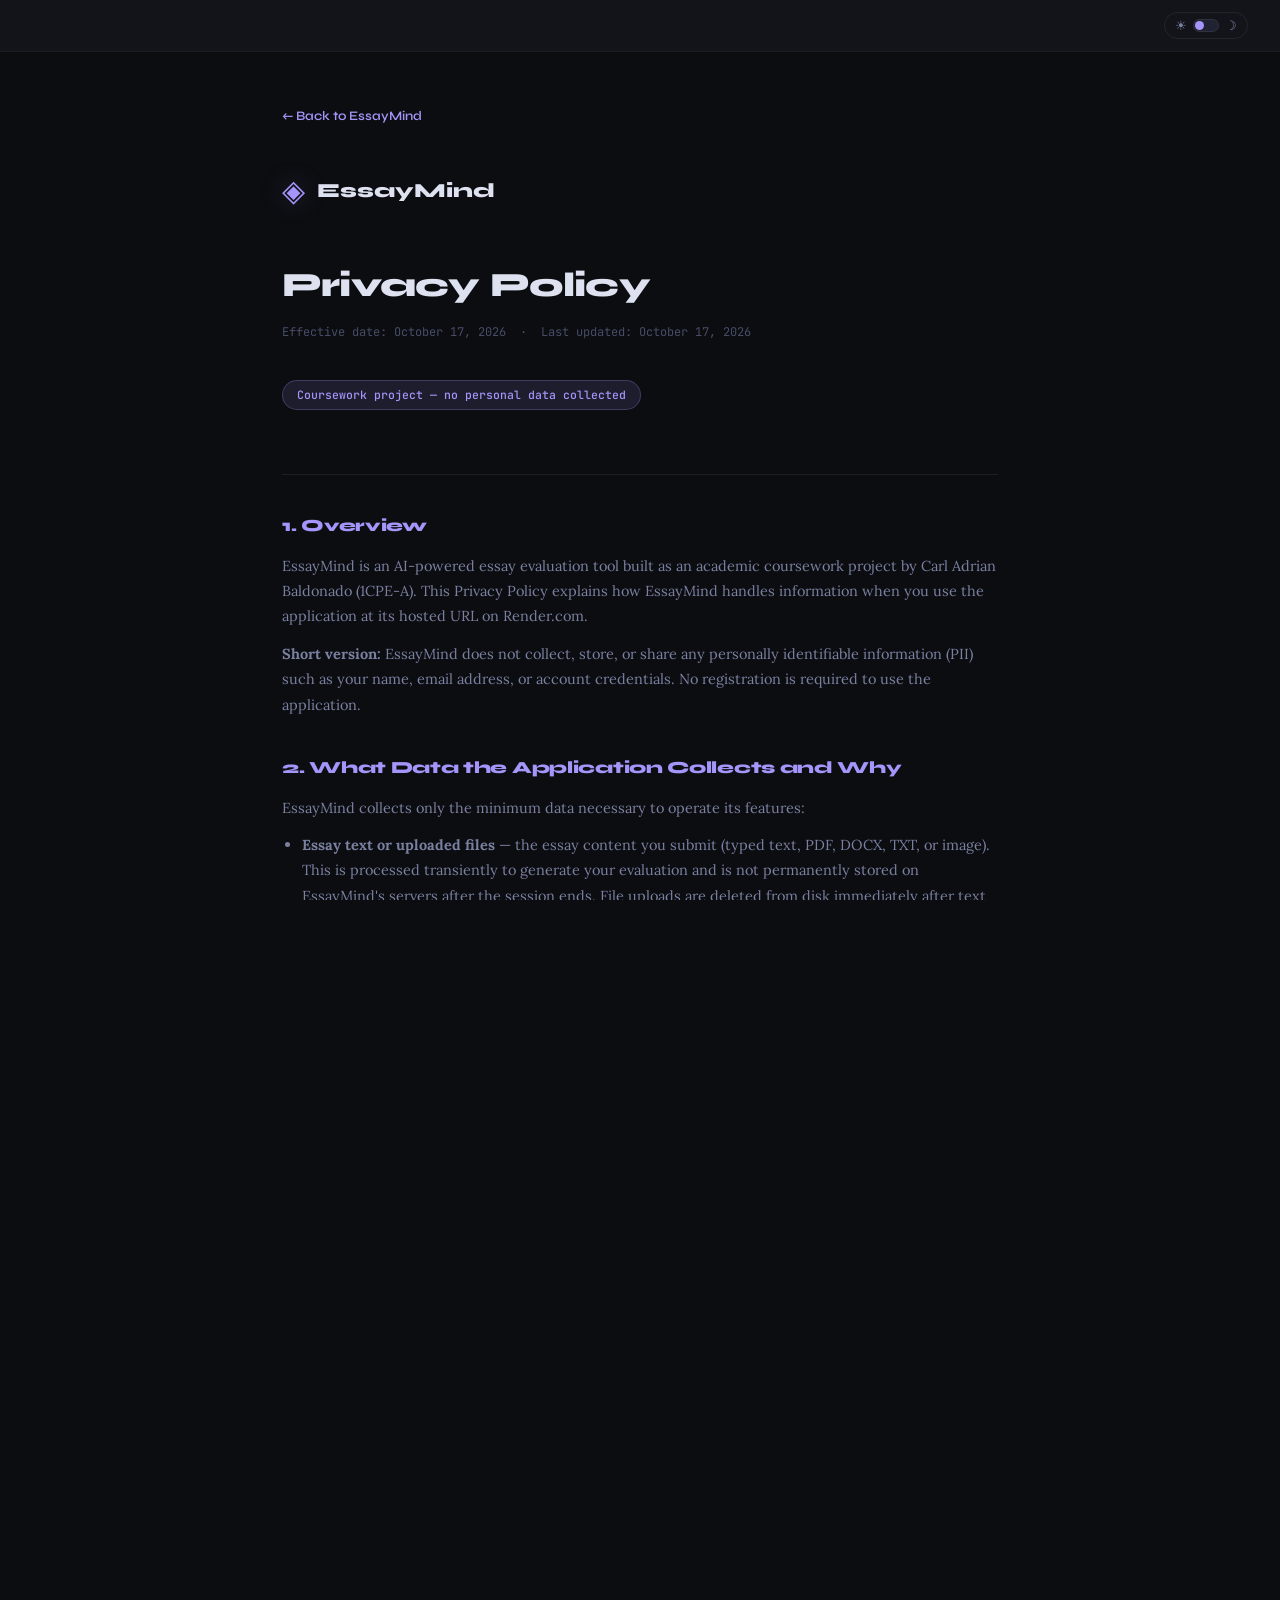
==== templates/privacy.html @ b6b236c8 "Fix 400 evaluate error + add Privacy Policy page" ====
<!DOCTYPE html>
<html lang="en" data-theme="dark">
<head>
  <meta charset="UTF-8" />
  <meta name="viewport" content="width=device-width, initial-scale=1.0" />
  <title>Privacy Policy — EssayMind</title>
  <link rel="preconnect" href="https://fonts.googleapis.com" />
  <link href="https://fonts.googleapis.com/css2?family=Syne:wght@400;600;700;800&family=Lora:ital,wght@0,400;0,500;0,600;1,400&family=JetBrains+Mono:wght@300;400;500&display=swap" rel="stylesheet" />
  <link rel="stylesheet" href="/static/css/styles.css?v=9" />
  <style>
    body { overflow: auto; display: block; }
    .privacy-wrap {
      max-width: 780px;
      margin: 0 auto;
      padding: 48px 32px 80px;
      font-family: var(--font-body);
      color: var(--tx);
      line-height: 1.75;
    }
    .privacy-back {
      display: inline-flex;
      align-items: center;
      gap: 8px;
      margin-bottom: 36px;
      color: var(--ac);
      text-decoration: none;
      font-family: var(--font-display);
      font-size: 13px;
      font-weight: 600;
      transition: opacity .2s;
    }
    .privacy-back:hover { opacity: .75; }
    .privacy-logo {
      display: flex;
      align-items: center;
      gap: 12px;
      margin-bottom: 40px;
    }
    .privacy-logo-mark {
      font-size: 30px;
      color: var(--ac);
      filter: drop-shadow(0 0 12px var(--ac-glow));
    }
    .privacy-logo-name {
      font-family: var(--font-display);
      font-size: 20px;
      font-weight: 800;
    }
    .privacy-title {
      font-family: var(--font-display);
      font-size: 34px;
      font-weight: 800;
      letter-spacing: -0.8px;
      margin-bottom: 6px;
    }
    .privacy-effective {
      font-family: var(--font-mono);
      font-size: 12px;
      color: var(--tx-3);
      margin-bottom: 36px;
    }
    .privacy-divider {
      border: none;
      border-top: 1px solid var(--br);
      margin: 36px 0;
    }
    .privacy-section {
      margin-bottom: 36px;
    }
    .privacy-section h2 {
      font-family: var(--font-display);
      font-size: 17px;
      font-weight: 800;
      color: var(--ac);
      margin-bottom: 12px;
      letter-spacing: -0.3px;
    }
    .privacy-section p {
      color: var(--tx-2);
      font-size: 14.5px;
      margin-bottom: 12px;
    }
    .privacy-section ul {
      color: var(--tx-2);
      font-size: 14.5px;
      padding-left: 20px;
    }
    .privacy-section ul li { margin-bottom: 8px; }
    .privacy-section a { color: var(--ac); text-decoration: none; }
    .privacy-section a:hover { text-decoration: underline; }
    .privacy-badge {
      display: inline-block;
      background: var(--ac-dim);
      color: var(--ac);
      border: 1px solid rgba(165,148,249,.25);
      border-radius: 99px;
      padding: 4px 14px;
      font-family: var(--font-mono);
      font-size: 11.5px;
      font-weight: 500;
      margin-bottom: 28px;
    }
    .privacy-footer {
      margin-top: 60px;
      padding-top: 24px;
      border-top: 1px solid var(--br);
      font-family: var(--font-mono);
      font-size: 11px;
      color: var(--tx-3);
      text-align: center;
    }
    /* Inherit theme toggle */
    .pp-topbar {
      display: flex;
      justify-content: flex-end;
      padding: 12px 32px;
      border-bottom: 1px solid var(--br-s);
      background: var(--bg-s);
    }
    .pp-topbar .theme-btn {
      display: flex; align-items: center; gap: 6px;
      background: none; border: 1px solid var(--br); border-radius: 99px;
      padding: 5px 10px; cursor: pointer; color: var(--tx-2); font-size: 13px;
      transition: all .22s;
    }
    .pp-topbar .theme-btn:hover { border-color: var(--ac); color: var(--ac); }
    .pp-topbar .theme-track { width: 26px; height: 13px; background: var(--bg-h); border-radius: 99px; position: relative; border: 1px solid var(--br); flex-shrink: 0; }
    .pp-topbar .theme-knob  { position: absolute; top: 1px; left: 1px; width: 9px; height: 9px; border-radius: 50%; background: var(--ac); transition: transform .22s; }
    [data-theme="light"] .pp-topbar .theme-knob { transform: translateX(13px); }
  </style>
</head>
<body>

<div class="pp-topbar">
  <button class="theme-btn" id="themeToggle" title="Toggle light/dark mode">
    <span class="theme-sun">☀</span>
    <span class="theme-track"><span class="theme-knob"></span></span>
    <span class="theme-moon">☽</span>
  </button>
</div>

<div class="privacy-wrap">

  <a class="privacy-back" href="/">
    ← Back to EssayMind
  </a>

  <div class="privacy-logo">
    <span class="privacy-logo-mark">◈</span>
    <span class="privacy-logo-name">EssayMind</span>
  </div>

  <h1 class="privacy-title">Privacy Policy</h1>
  <p class="privacy-effective">Effective date: October 17, 2026 &nbsp;·&nbsp; Last updated: October 17, 2026</p>
  <span class="privacy-badge">Coursework project — no personal data collected</span>

  <hr class="privacy-divider" />

  <!-- 1. Overview -->
  <div class="privacy-section">
    <h2>1. Overview</h2>
    <p>
      EssayMind is an AI-powered essay evaluation tool built as an academic coursework project
      by Carl Adrian Baldonado (1CPE-A). This Privacy Policy explains how EssayMind handles
      information when you use the application at its hosted URL on Render.com.
    </p>
    <p>
      <strong>Short version:</strong> EssayMind does not collect, store, or share any
      personally identifiable information (PII) such as your name, email address, or account
      credentials. No registration is required to use the application.
    </p>
  </div>

  <!-- 2. Data We Collect -->
  <div class="privacy-section">
    <h2>2. What Data the Application Collects and Why</h2>
    <p>EssayMind collects only the minimum data necessary to operate its features:</p>
    <ul>
      <li>
        <strong>Essay text or uploaded files</strong> — the essay content you submit (typed
        text, PDF, DOCX, TXT, or image). This is processed transiently to generate your
        evaluation and is not permanently stored on EssayMind's servers after the session ends.
        File uploads are deleted from disk immediately after text extraction.
      </li>
      <li>
        <strong>Anonymous session cookie</strong> — a randomly generated UUID stored in a
        browser cookie (<code>essaymind_uid</code>) that identifies your browser session.
        It contains no personal information and is used solely to separate your evaluation
        history from other users on the same server instance.
      </li>
      <li>
        <strong>Evaluation history (session messages)</strong> — a server-side JSON file
        (<code>data/chat_history.json</code>) stores evaluation results linked to your
        anonymous session UUID. This may include excerpts of submitted essay text (up to 300
        characters as a title preview) and AI-generated feedback. No name, email, or other
        identifier is stored alongside these records.
      </li>
      <li>
        <strong>Score cache</strong> — a SHA-256 hash of submitted essay content plus rubric
        configuration is cached in <code>data/score_cache.json</code> to avoid redundant API
        calls for identical submissions. The hash is one-way and cannot be reversed to
        reconstruct your essay.
      </li>
      <li>
        <strong>Local browser preferences</strong> — your selected theme (dark/light) and
        rubric weights are saved in your browser's <code>localStorage</code>. This data never
        leaves your device.
      </li>
    </ul>
    <p>
      <strong>What we do NOT collect:</strong> name, email address, phone number, location
      data, IP address logs, payment information, or any government-issued ID.
    </p>
  </div>

  <!-- 3. How Information Is Used, Stored, and Shared -->
  <div class="privacy-section">
    <h2>3. How Information Is Used, Stored, and Shared</h2>
    <p><strong>Use:</strong> Submitted essay text is sent to the following third-party services
    to generate the evaluation:</p>
    <ul>
      <li>
        <strong>Groq API</strong> (<a href="https://groq.com" target="_blank" rel="noopener">groq.com</a>) —
        the primary AI inference provider. Your essay text is transmitted to Groq's servers
        to produce evaluation feedback. Groq's handling of API request data is governed by
        <a href="https://groq.com/privacy-policy/" target="_blank" rel="noopener">Groq's Privacy Policy</a>.
      </li>
      <li>
        <strong>ZeroGPT API</strong> (<a href="https://zerogpt.com" target="_blank" rel="noopener">zerogpt.com</a>) —
        used for AI-detection analysis. Up to the first 5,000 characters of your essay may
        be sent to ZeroGPT. Their data practices are described in
        <a href="https://www.zerogpt.com/privacy" target="_blank" rel="noopener">ZeroGPT's Privacy Policy</a>.
        If ZeroGPT is unreachable, a local rule-based engine is used instead — no external
        transmission occurs in that case.
      </li>
    </ul>
    <p>
      <strong>Storage:</strong> Evaluation history is stored in JSON files on Render.com's
      ephemeral server filesystem. Render may reset this storage when the service restarts
      or is redeployed. EssayMind does not use a persistent database.
    </p>
    <p>
      <strong>Sharing:</strong> EssayMind does not sell, rent, or share your data with any
      third party beyond the API calls described above. No analytics trackers, advertising
      networks, or social media plugins are embedded in this application.
    </p>
  </div>

  <!-- 4. Data Deletion -->
  <div class="privacy-section">
    <h2>4. Requesting Deletion of Your Information</h2>
    <p>
      Because EssayMind does not collect personal information tied to your identity, there is
      no account to delete. Your evaluation history is associated only with an anonymous
      browser cookie UUID.
    </p>
    <ul>
      <li>
        <strong>Delete individual sessions</strong> — you can delete any session directly
        within the application using the delete (trash) button in the sidebar.
      </li>
      <li>
        <strong>Clear all your data</strong> — clearing your browser cookies and
        <code>localStorage</code> for this site removes your session UUID and local
        preferences. Any server-side history linked to that UUID becomes permanently
        inaccessible (orphaned data is purged on server restart).
      </li>
      <li>
        <strong>Contact request</strong> — if you believe identifiable information has been
        inadvertently stored and you wish to request its removal, contact the developer at
        the address in Section 6.
      </li>
    </ul>
  </div>

  <!-- 5. Security -->
  <div class="privacy-section">
    <h2>5. Security Safeguards and Limitations</h2>
    <p>
      The following reasonable safeguards are applied:
    </p>
    <ul>
      <li>All traffic between your browser and the server is encrypted via HTTPS (TLS),
          enforced by Render.com's infrastructure.</li>
      <li>API keys (Groq) are stored as server-side environment variables and are never
          exposed to the browser or included in HTML/JavaScript responses.</li>
      <li>Uploaded files are saved to a temporary path, text is extracted, and the file is
          deleted immediately — uploaded files are never retained.</li>
      <li>Essay content transmitted to Groq and ZeroGPT is sent over HTTPS.</li>
    </ul>
    <p>
      <strong>Material limitations:</strong> EssayMind is a coursework project hosted on
      Render.com's free tier. It does not implement user authentication, rate-limiting per
      IP, database-level encryption at rest, or formal security auditing. You should not
      submit confidential, sensitive, or legally privileged documents through this
      application. Use only fictitious or non-sensitive test essays.
    </p>
  </div>

  <!-- 6. Contact -->
  <div class="privacy-section">
    <h2>6. Contact the Developer</h2>
    <p>
      If you have questions, concerns, or requests regarding this Privacy Policy or the data
      practices of EssayMind, you may contact the developer:
    </p>
    <ul>
      <li><strong>Developer:</strong> Carl Adrian Baldonado</li>
      <li><strong>Course:</strong> 1CPE-A</li>
      <li><strong>Email:</strong> <a href="mailto:baldonadocarl12345@gmail.com">baldonadocarl12345@gmail.com</a></li>
    </ul>
    <p>
      Response times are not guaranteed as this is an academic project and not a commercial
      service.
    </p>
  </div>

  <!-- 7. Changes -->
  <div class="privacy-section">
    <h2>7. Changes to This Policy</h2>
    <p>
      This Privacy Policy may be updated from time to time. The "Last updated" date at the
      top of this page will reflect any changes. Continued use of EssayMind after changes
      are posted constitutes acceptance of the updated policy.
    </p>
  </div>

  <hr class="privacy-divider" />

  <div class="privacy-footer">
    © 2026 EssayMind — Carl Adrian Baldonado, 1CPE-A &nbsp;·&nbsp;
    Coursework project, not a commercial product.
  </div>

</div>

<script>
  // Theme sync with main app
  (function(){
    const stored = localStorage.getItem("essaymind_theme") || "dark";
    document.documentElement.dataset.theme = stored;
    document.getElementById("themeToggle").addEventListener("click", function(){
      const next = document.documentElement.dataset.theme === "dark" ? "light" : "dark";
      document.documentElement.dataset.theme = next;
      localStorage.setItem("essaymind_theme", next);
    });
  })();
</script>
</body>
</html>
---- static/css/styles.css ----
/* ============================================================
   EssayMind — Complete Design System v5
   ============================================================ */
:root {
  --r-sm:6px;--r-md:10px;--r-lg:16px;--r-xl:22px;
  --ease:cubic-bezier(.4,0,.2,1);--t:.22s;
  --font-display:'Syne',sans-serif;
  --font-body:'Lora',Georgia,serif;
  --font-mono:'JetBrains Mono',monospace;
  --sidebar-w:268px;
}
[data-theme="dark"] {
  --bg:#0c0d11;--bg-s:#12141a;--bg-e:#191c25;--bg-h:#1f2230;--bg-card:#161920;
  --br:rgba(255,255,255,.07);--br-s:rgba(255,255,255,.04);
  --tx:#dde1f0;--tx-2:#7a80a0;--tx-3:#474d68;--tx-inv:#0c0d11;
  --ac:#a594f9;--ac-dim:rgba(165,148,249,.12);--ac-glow:rgba(165,148,249,.25);--ac-hover:#b8aaff;
  --green:#4ade80;--red:#f87171;--yellow:#fbbf24;--orange:#fb923c;--blue:#60a5fa;
  --shadow:0 4px 32px rgba(0,0,0,.5);--shadow-lg:0 12px 60px rgba(0,0,0,.7);
}
[data-theme="light"] {
  --bg:#f5f4f0;--bg-s:#ffffff;--bg-e:#fafaf8;--bg-h:#eeecea;--bg-card:#ffffff;
  --br:rgba(0,0,0,.08);--br-s:rgba(0,0,0,.04);
  --tx:#1e1c1a;--tx-2:#5a5f7a;--tx-3:#aaa59f;--tx-inv:#ffffff;
  --ac:#5b4ce0;--ac-dim:rgba(91,76,224,.08);--ac-glow:rgba(91,76,224,.2);--ac-hover:#4a3dc8;
  --green:#16a34a;--red:#dc2626;--yellow:#d97706;--orange:#ea580c;--blue:#2563eb;
  --shadow:0 4px 24px rgba(0,0,0,.08);--shadow-lg:0 12px 48px rgba(0,0,0,.12);
}
*,*::before,*::after{box-sizing:border-box;margin:0;padding:0;}
html,body{height:100%;overflow:hidden;}
body{font-family:var(--font-body);background:var(--bg);color:var(--tx);display:flex;transition:background var(--t) var(--ease),color var(--t) var(--ease);}
::-webkit-scrollbar{width:5px;}
::-webkit-scrollbar-track{background:transparent;}
::-webkit-scrollbar-thumb{background:var(--br);border-radius:99px;}

/* SIDEBAR */
.sidebar{width:var(--sidebar-w);min-width:var(--sidebar-w);background:var(--bg-s);border-right:1px solid var(--br);display:flex;flex-direction:column;height:100vh;overflow:hidden;z-index:200;transition:width var(--t) var(--ease),min-width var(--t) var(--ease),transform var(--t) var(--ease);}
.sidebar.hidden{width:0;min-width:0;}
.sidebar-head{display:flex;align-items:center;justify-content:space-between;padding:20px 16px 16px;border-bottom:1px solid var(--br-s);flex-shrink:0;}
.logo{display:flex;align-items:center;gap:10px;}
.logo-mark{font-size:24px;color:var(--ac);filter:drop-shadow(0 0 10px var(--ac-glow));animation:float 4s ease-in-out infinite;}
.logo-name{font-family:var(--font-display);font-weight:800;font-size:16px;letter-spacing:-0.4px;white-space:nowrap;}
@keyframes float{0%,100%{transform:translateY(0);}50%{transform:translateY(-3px);}}
.new-eval-btn{margin:14px 12px 6px;padding:10px 14px;background:var(--ac-dim);color:var(--ac);border:1px solid rgba(165,148,249,.2);border-radius:var(--r-md);font-family:var(--font-display);font-weight:600;font-size:13px;cursor:pointer;display:flex;align-items:center;gap:8px;transition:all var(--t) var(--ease);flex-shrink:0;}
.new-eval-btn:hover{background:var(--ac);color:var(--tx-inv);border-color:var(--ac);transform:translateY(-1px);box-shadow:0 4px 16px var(--ac-glow);}
.history-wrap{flex:1;overflow-y:auto;padding:4px 8px;}
.section-label{font-family:var(--font-display);font-size:10px;font-weight:700;text-transform:uppercase;letter-spacing:1.2px;color:var(--tx-3);padding:10px 8px 6px;}
.history-empty{padding:12px 8px;font-size:13px;color:var(--tx-3);font-style:italic;}
.history-item{display:flex;align-items:center;gap:8px;padding:9px 10px;border-radius:var(--r-md);cursor:pointer;transition:background var(--t) var(--ease);}
.history-item:hover{background:var(--bg-h);}
.history-item.active{background:var(--ac-dim);border-left:2px solid var(--ac);padding-left:8px;}
.history-item-title{flex:1;font-size:13px;color:var(--tx-2);white-space:nowrap;overflow:hidden;text-overflow:ellipsis;}
.history-item.active .history-item-title{color:var(--ac);}
.history-item-date{font-size:10px;color:var(--tx-3);white-space:nowrap;}
.history-item-actions{display:none;gap:2px;align-items:center;flex-shrink:0;}
.history-item:hover .history-item-actions{display:flex;}
.history-item-rename{background:none;border:none;color:var(--tx-3);cursor:pointer;padding:2px 5px;border-radius:4px;font-size:13px;line-height:1;transition:all var(--t);}
.history-item-rename:hover{color:var(--ac);background:var(--ac-dim);}
.history-item-del{background:none;border:none;color:var(--tx-3);cursor:pointer;padding:2px 5px;border-radius:4px;font-size:15px;line-height:1;}
.history-item-del:hover{color:var(--red);background:rgba(248,113,113,.12);}
.sidebar-foot{border-top:1px solid var(--br-s);padding:14px 12px;display:flex;flex-direction:column;gap:10px;flex-shrink:0;}
.ollama-badge{display:flex;align-items:center;gap:7px;font-size:12px;color:var(--tx-2);font-family:var(--font-mono);}
.status-dot{width:7px;height:7px;border-radius:50%;background:var(--tx-3);}
.status-dot.connected{background:var(--green);box-shadow:0 0 6px var(--green);}
.status-dot.disconnected{background:var(--red);}
.model-select{width:100%;background:var(--bg-e);color:var(--tx-2);border:1px solid var(--br);border-radius:var(--r-sm);padding:6px 8px;font-family:var(--font-mono);font-size:11.5px;cursor:pointer;outline:none;}
.model-select:hover{border-color:var(--ac);}

/* MAIN */
.main{flex:1;display:flex;flex-direction:column;height:100vh;overflow:hidden;min-width:0;}
.topbar{display:flex;align-items:center;gap:12px;padding:0 20px;height:56px;border-bottom:1px solid var(--br-s);flex-shrink:0;background:var(--bg-s);}
.topbar-title{flex:1;font-family:var(--font-display);font-weight:600;font-size:14px;color:var(--tx-2);overflow:hidden;text-overflow:ellipsis;white-space:nowrap;}
.topbar-right{display:flex;gap:8px;align-items:center;}
.icon-btn{background:none;border:1px solid transparent;border-radius:var(--r-sm);color:var(--tx-2);cursor:pointer;padding:6px;display:flex;align-items:center;justify-content:center;transition:all var(--t);}
.icon-btn:hover{background:var(--bg-h);color:var(--tx);border-color:var(--br);}
.chip-btn{padding:5px 10px;gap:5px;border-radius:99px;font-family:var(--font-display);font-size:12px;font-weight:600;border:1px solid var(--br);display:flex;align-items:center;}
.chip-btn:hover{border-color:var(--ac);color:var(--ac);}
.danger-chip:hover{border-color:var(--red);color:var(--red);background:rgba(248,113,113,.08);}
.topbar .theme-btn{display:flex;align-items:center;gap:6px;background:none;border:1px solid var(--br);border-radius:99px;padding:5px 10px;cursor:pointer;color:var(--tx-2);font-size:13px;transition:all var(--t);margin-left:4px;}
.topbar .theme-btn:hover{border-color:var(--ac);color:var(--ac);}
.topbar .theme-track{width:26px;height:13px;background:var(--bg-h);border-radius:99px;position:relative;border:1px solid var(--br);flex-shrink:0;}
.topbar .theme-knob{position:absolute;top:1px;left:1px;width:9px;height:9px;border-radius:50%;background:var(--ac);transition:transform var(--t) var(--ease);}
[data-theme="light"] .topbar .theme-knob{transform:translateX(13px);}

/* CHAT AREA */
.chat-area{flex:1;overflow-y:auto;position:relative;scroll-behavior:smooth;}
.welcome{position:absolute;inset:0;display:flex;align-items:center;justify-content:center;padding:40px 24px;pointer-events:none;}
.welcome.hidden{display:none;}
.welcome-inner{text-align:center;max-width:560px;pointer-events:all;}
.welcome-glyph{font-size:56px;color:var(--ac);filter:drop-shadow(0 0 20px var(--ac-glow));margin-bottom:20px;display:block;animation:float 4s ease-in-out infinite;}
.welcome-h{font-family:var(--font-display);font-size:28px;font-weight:800;letter-spacing:-0.8px;margin-bottom:12px;}
.welcome-p{color:var(--tx-2);font-size:15px;line-height:1.65;margin-bottom:28px;}
.feature-grid{display:grid;grid-template-columns:repeat(3,1fr);gap:10px;}
.feat{background:var(--bg-e);border:1px solid var(--br);border-radius:var(--r-lg);padding:14px 12px;display:flex;flex-direction:column;align-items:center;gap:6px;font-size:12.5px;color:var(--tx-2);font-family:var(--font-display);font-weight:600;transition:all var(--t);}
.feat:hover{border-color:var(--ac);color:var(--ac);transform:translateY(-2px);}
.feat span:first-child{font-size:22px;}
.messages{padding:24px 20px 16px;display:flex;flex-direction:column;gap:16px;max-width:860px;margin:0 auto;width:100%;}

/* MESSAGES */
.msg{display:flex;gap:12px;animation:msgIn .25s var(--ease) both;}
@keyframes msgIn{from{opacity:0;transform:translateY(8px);}to{opacity:1;transform:translateY(0);}}
.msg-user{flex-direction:row-reverse;}
.msg-avatar{width:32px;height:32px;border-radius:50%;display:flex;align-items:center;justify-content:center;font-size:14px;flex-shrink:0;}
.msg-user .msg-avatar{background:var(--ac);color:var(--tx-inv);}
.msg-ai .msg-avatar{background:var(--bg-e);border:1px solid var(--br);color:var(--ac);}
.msg-body{flex:1;max-width:76%;}
.msg-user .msg-body{display:flex;flex-direction:column;align-items:flex-end;}
.msg-bubble{padding:12px 16px;border-radius:var(--r-lg);font-size:14.5px;line-height:1.65;}
.msg-user .msg-bubble{background:var(--ac);color:var(--tx-inv);border-bottom-right-radius:4px;}
.msg-ai .msg-bubble{background:var(--bg-e);border:1px solid var(--br);color:var(--tx);border-bottom-left-radius:4px;width:100%;}
.msg-time{font-family:var(--font-mono);font-size:10px;color:var(--tx-3);margin-top:5px;padding:0 4px;}

/* EVAL CARD */
.eval-card{background:var(--bg-card);border:1px solid var(--br);border-radius:var(--r-xl);overflow:hidden;width:100%;margin-top:4px;}
.eval-header{padding:20px 22px 16px;border-bottom:1px solid var(--br-s);display:flex;align-items:flex-start;justify-content:space-between;gap:16px;}
.eval-title-row{display:flex;align-items:center;justify-content:space-between;gap:8px;margin-bottom:4px;}
.eval-title{font-family:var(--font-display);font-weight:800;font-size:15px;}
.eval-summary{font-size:13.5px;color:var(--tx-2);line-height:1.55;max-width:500px;}
.eval-score-circle{flex-shrink:0;width:76px;height:76px;border-radius:50%;display:flex;flex-direction:column;align-items:center;justify-content:center;border:3px solid currentColor;}
.eval-score-num{font-family:'Syne',sans-serif;font-weight:800;font-size:22px;line-height:1;letter-spacing:-1px;}
.eval-grade{font-family:'Syne',sans-serif;font-weight:700;font-size:13px;letter-spacing:1px;}
.collapse-btn{background:none;border:1px solid var(--br);border-radius:var(--r-sm);color:var(--tx-3);cursor:pointer;padding:4px 6px;display:flex;align-items:center;justify-content:center;transition:all var(--t);flex-shrink:0;}
.collapse-btn:hover{color:var(--ac);border-color:var(--ac);}
.collapse-icon{transition:transform var(--t) var(--ease);}
.eval-body{overflow:hidden;transition:max-height 0.4s cubic-bezier(.4,0,.2,1),opacity 0.3s var(--ease);max-height:2000px;opacity:1;}
.eval-body.collapsed{max-height:0;opacity:0;}
.eval-tabs{display:flex;border-bottom:1px solid var(--br-s);background:var(--bg-s);overflow-x:auto;scrollbar-width:none;}
.eval-tab{padding:11px 18px;font-family:var(--font-display);font-weight:600;font-size:12px;cursor:pointer;color:var(--tx-3);border-bottom:2px solid transparent;white-space:nowrap;transition:all var(--t);background:none;border-top:none;border-left:none;border-right:none;}
.eval-tab:hover{color:var(--tx-2);}
.eval-tab.active{color:var(--ac);border-bottom-color:var(--ac);}
.eval-panels{padding:18px 22px;}
.eval-panel{display:none;}
.eval-panel.active{display:block;}

/* SCORE BARS — pill style */
.criteria-list{display:flex;flex-direction:column;gap:20px;}
.criterion-item{}
.criterion-head{display:flex;justify-content:space-between;align-items:center;margin-bottom:9px;}
.criterion-label{font-family:var(--font-display);font-weight:700;font-size:13.5px;}
.criterion-score{font-family:'Syne',sans-serif;font-weight:800;font-size:14px;}
.score-denom{opacity:.35;font-size:.8em;}
.score-bar{width:100%;height:22px;background:var(--bg-h);border-radius:99px;overflow:hidden;position:relative;}
.score-fill{height:100%;width:0%;border-radius:99px;position:relative;transition:none;}
.score-fill::after{content:'';position:absolute;top:4px;left:8px;right:8px;height:5px;border-radius:99px;background:rgba(255,255,255,.18);pointer-events:none;}
.criterion-feedback{font-size:12.5px;color:var(--tx-2);line-height:1.55;margin-top:8px;}

/* ERRORS */
.errors-list{display:flex;flex-direction:column;gap:10px;}
.error-item{background:var(--bg-e);border:1px solid var(--br);border-left:3px solid var(--red);border-radius:var(--r-md);padding:12px 14px;}
.error-type-badge{display:inline-flex;padding:2px 8px;border-radius:99px;font-family:var(--font-mono);font-size:10px;font-weight:500;text-transform:uppercase;letter-spacing:0.5px;margin-bottom:6px;}
.error-type-Grammar{background:rgba(248,113,113,.15);color:var(--red);}
.error-type-Punctuation{background:rgba(251,191,36,.15);color:var(--yellow);}
.error-type-Spelling{background:rgba(251,146,60,.15);color:var(--orange);}
.error-type-Style{background:rgba(96,165,250,.15);color:var(--blue);}
.error-type-Clarity{background:rgba(165,148,249,.15);color:var(--ac);}
.error-type-Structure{background:rgba(74,222,128,.15);color:var(--green);}
.error-found{font-family:var(--font-mono);font-size:12px;color:var(--red);background:rgba(248,113,113,.07);padding:3px 7px;border-radius:4px;margin-bottom:5px;display:inline-block;text-decoration:line-through;}
.error-issue{font-size:13px;color:var(--tx-2);margin-bottom:4px;}
.error-fix{font-size:12.5px;color:var(--green);font-family:var(--font-mono);}
.error-fix::before{content:"-> ";}
.no-errors{text-align:center;padding:24px;color:var(--green);font-size:14px;}
.no-errors::before{display:block;font-size:32px;margin-bottom:8px;content:"checkmark";}

/* RECS & STRENGTHS */
.recs-list{display:flex;flex-direction:column;gap:10px;}
.rec-item{display:flex;gap:10px;align-items:flex-start;padding:12px 14px;background:var(--bg-e);border-radius:var(--r-md);border:1px solid var(--br);font-size:13.5px;line-height:1.55;color:var(--tx-2);transition:all var(--t);}
.rec-item:hover{border-color:var(--ac);color:var(--tx);}
.rec-num{font-family:var(--font-mono);font-size:11px;color:var(--ac);background:var(--ac-dim);border-radius:50%;width:22px;height:22px;display:flex;align-items:center;justify-content:center;flex-shrink:0;margin-top:1px;}
.strengths-list{display:flex;flex-direction:column;gap:9px;}
.strength-item{display:flex;gap:8px;font-size:13.5px;color:var(--tx-2);line-height:1.5;}
.strength-item::before{content:"✓";color:var(--green);font-weight:700;flex-shrink:0;margin-top:1px;}
.eval-meta{display:flex;gap:16px;padding:12px 22px;border-top:1px solid var(--br-s);background:var(--bg-s);flex-wrap:wrap;}
.eval-meta-item{font-family:var(--font-mono);font-size:11px;color:var(--tx-3);}
.eval-meta-item strong{color:var(--tx-2);}
.err-badge{margin-left:5px;background:var(--red);color:#fff;border-radius:99px;padding:1px 6px;font-size:10px;font-family:var(--font-mono);vertical-align:middle;}
.empty-msg{color:var(--tx-3);font-size:13px;font-style:italic;padding:8px 0;}

/* LOADING */
.loading-card{background:var(--bg-e);border:1px solid var(--br);border-radius:var(--r-xl);padding:18px 20px 14px;width:100%;min-width:280px;max-width:480px;}
.lc-top{display:flex;justify-content:space-between;align-items:center;margin-bottom:10px;}
.lc-status{font-family:var(--font-display);font-weight:600;font-size:13px;color:var(--tx);transition:opacity 0.2s;}
.lc-pct{font-family:var(--font-mono);font-size:12px;color:var(--ac);font-weight:500;}
.lc-track{height:6px;background:var(--bg-h);border-radius:99px;overflow:hidden;margin-bottom:14px;}
.lc-bar{height:100%;width:0%;border-radius:99px;background:linear-gradient(90deg,var(--ac),var(--ac-hover),#c4b8ff);background-size:200% 100%;transition:width 0.4s;animation:shimmer 2s linear infinite;}
@keyframes shimmer{0%{background-position:200% 0;}100%{background-position:-200% 0;}}
.lc-steps{display:flex;gap:6px;align-items:center;flex-wrap:wrap;}
.lc-step{font-family:var(--font-mono);font-size:10px;color:var(--tx-3);padding:3px 8px;border-radius:99px;border:1px solid transparent;transition:all 0.3s;}
.lc-step::before{content:"- ";}
.lc-step:first-child::before{content:"";}
.ls-done{color:var(--green);border-color:rgba(74,222,128,.25);background:rgba(74,222,128,.08);}
.ls-active{color:var(--ac);border-color:rgba(165,148,249,.3);background:var(--ac-dim);animation:pulse-step 1.5s ease-in-out infinite;}
@keyframes pulse-step{0%,100%{opacity:1;}50%{opacity:0.6;}}
.lc-avatar{animation:spin-slow 3s linear infinite;}
@keyframes spin-slow{0%{transform:rotate(0deg);}100%{transform:rotate(360deg);}}

/* INPUT AREA */
.input-area{border-top:1px solid var(--br-s);padding:14px 20px 12px;background:var(--bg-s);flex-shrink:0;}
.file-chips{display:flex;gap:8px;flex-wrap:wrap;margin-bottom:10px;}
.file-chip{display:flex;align-items:center;gap:6px;padding:5px 10px;background:var(--ac-dim);border:1px solid rgba(165,148,249,.2);border-radius:99px;font-size:12px;color:var(--ac);font-family:var(--font-mono);}
.file-chip-remove{background:none;border:none;cursor:pointer;color:var(--ac);padding:0;font-size:14px;line-height:1;}
.file-chip-remove:hover{color:var(--red);}
.input-box{display:flex;align-items:flex-end;gap:10px;background:var(--bg-e);border:1px solid var(--br);border-radius:var(--r-xl);padding:10px 12px;transition:border-color var(--t);}
.input-box:focus-within{border-color:var(--ac);box-shadow:0 0 0 3px var(--ac-dim);}
.input-box.drag-over{border-color:var(--ac);box-shadow:0 0 0 3px var(--ac-dim);}
.attach-btn{display:flex;align-items:center;color:var(--tx-3);cursor:pointer;padding:4px;border-radius:var(--r-sm);transition:color var(--t);flex-shrink:0;margin-bottom:2px;}
.attach-btn:hover{color:var(--ac);}
.chat-input{flex:1;background:none;border:none;outline:none;color:var(--tx);font-family:var(--font-body);font-size:14px;line-height:1.6;resize:none;max-height:180px;overflow-y:auto;}
.chat-input::placeholder{color:var(--tx-3);}
.send-btn{width:36px;height:36px;border-radius:50%;background:var(--ac);color:var(--tx-inv);border:none;cursor:pointer;display:flex;align-items:center;justify-content:center;transition:all var(--t);flex-shrink:0;}
.send-btn:hover{background:var(--ac-hover);transform:scale(1.05);}
.send-btn:disabled{opacity:0.4;cursor:not-allowed;transform:none;}
.input-hint{font-family:var(--font-mono);font-size:10.5px;color:var(--tx-3);text-align:center;margin-top:8px;}

/* MODALS */
.modal-bg{position:fixed;inset:0;background:rgba(0,0,0,.55);backdrop-filter:blur(6px);display:flex;align-items:center;justify-content:center;z-index:1000;padding:20px;animation:fadeIn .2s var(--ease);}
@keyframes fadeIn{from{opacity:0;}to{opacity:1;}}
.modal{background:var(--bg-s);border:1px solid var(--br);border-radius:var(--r-xl);width:100%;max-width:500px;max-height:85vh;overflow-y:auto;box-shadow:var(--shadow-lg);animation:slideUp .25s var(--ease);}
@keyframes slideUp{from{opacity:0;transform:translateY(20px);}to{opacity:1;transform:translateY(0);}}
.modal-head{display:flex;align-items:center;justify-content:space-between;padding:20px 22px 14px;border-bottom:1px solid var(--br-s);}
.modal-head h3{font-family:var(--font-display);font-size:16px;font-weight:800;}
.modal-head .icon-btn{font-size:20px;}
.modal-desc{padding:14px 22px 4px;font-size:13px;color:var(--tx-2);line-height:1.5;}
#rubricFields{padding:12px 22px;display:flex;flex-direction:column;gap:14px;}
.rubric-field-head{display:flex;justify-content:space-between;align-items:center;margin-bottom:6px;}
.rubric-field-label{font-family:var(--font-display);font-weight:600;font-size:13px;}
.rubric-field-desc{font-size:11.5px;color:var(--tx-3);margin-bottom:6px;}
.rubric-weight-row{display:flex;align-items:center;gap:10px;}
.rubric-slider{flex:1;-webkit-appearance:none;height:4px;border-radius:99px;background:var(--bg-h);outline:none;cursor:pointer;}
.rubric-slider::-webkit-slider-thumb{-webkit-appearance:none;width:16px;height:16px;border-radius:50%;background:var(--ac);cursor:pointer;}
.rubric-weight-val{font-family:var(--font-mono);font-size:12px;color:var(--ac);width:36px;text-align:right;}
.rubric-total-row{display:flex;justify-content:space-between;padding:10px 22px 4px;font-family:var(--font-display);font-weight:700;font-size:13px;border-top:1px solid var(--br-s);color:var(--tx-2);}
.rubric-total-val{color:var(--ac);}
.rubric-total-val.over{color:var(--red);}
.modal-foot{display:flex;gap:10px;justify-content:flex-end;padding:14px 22px 20px;}
.btn-ghost{padding:9px 18px;background:none;border:1px solid var(--br);border-radius:var(--r-md);color:var(--tx-2);font-family:var(--font-display);font-weight:600;font-size:13px;cursor:pointer;transition:all var(--t);}
.btn-ghost:hover{border-color:var(--ac);color:var(--ac);}
.btn-primary{padding:9px 18px;background:var(--ac);border:none;border-radius:var(--r-md);color:var(--tx-inv);font-family:var(--font-display);font-weight:700;font-size:13px;cursor:pointer;transition:all var(--t);}
.btn-primary:hover{background:var(--ac-hover);transform:translateY(-1px);}
.rename-input{width:100%;background:var(--bg-e);border:1px solid var(--br);border-radius:var(--r-md);padding:10px 14px;font-family:var(--font-body);font-size:14px;color:var(--tx);outline:none;transition:border-color var(--t);}
.rename-input:focus{border-color:var(--ac);box-shadow:0 0 0 3px var(--ac-dim);}

/* DRAG AND DROP */
.drop-overlay{position:fixed;inset:0;background:rgba(0,0,0,0.7);backdrop-filter:blur(8px);display:flex;align-items:center;justify-content:center;z-index:2000;opacity:0;pointer-events:none;transition:opacity 0.2s var(--ease);}
.drop-overlay.visible{opacity:1;pointer-events:all;}
.drop-overlay-inner{border:2px dashed var(--ac);border-radius:var(--r-xl);padding:48px 64px;text-align:center;background:var(--ac-dim);box-shadow:0 0 60px var(--ac-glow);}
.drop-icon{font-size:48px;color:var(--ac);margin-bottom:12px;animation:float 1.5s ease-in-out infinite;}
.drop-label{font-family:var(--font-display);font-weight:800;font-size:22px;color:var(--ac);margin-bottom:6px;}
.drop-sub{font-family:var(--font-mono);font-size:12px;color:var(--tx-2);letter-spacing:1px;}

.mob-overlay{display:none;position:fixed;inset:0;background:rgba(0,0,0,.6);z-index:150;}

/* ── Mobile & Touch (Android + iOS) ─────────────────────────── */
@media(max-width:768px){
  /* Sidebar becomes a slide-in drawer */
  .sidebar{
    position:fixed;top:0;left:0;bottom:0;
    transform:translateX(-100%);
    min-width:min(var(--sidebar-w), 85vw) !important;
    width:min(var(--sidebar-w), 85vw) !important;
    transition:transform var(--t) var(--ease);
    z-index:300;
  }
  .sidebar.mobile-open{transform:translateX(0);}
  .sidebar.hidden{transform:translateX(-100%);}
  .mob-overlay.visible{display:block;}
  #openSidebar{display:flex !important;}
  #sidebarToggle{display:flex !important;}

  /* Topbar */
  .topbar{padding:0 12px;gap:8px;}
  .topbar-title{font-size:13px;}
  .chip-btn span:not(svg){display:none;} /* hide text labels on chips */
  .topbar .theme-btn .theme-sun,
  .topbar .theme-btn .theme-moon{display:none;}

  /* Welcome screen */
  .welcome{padding:20px 16px;align-items:flex-start;overflow-y:auto;}
  .welcome-h{font-size:22px;}
  .feature-grid{grid-template-columns:repeat(2,1fr);gap:8px;}
  .feat{padding:12px 8px;font-size:11.5px;}

  /* Messages */
  .messages{padding:12px 10px 8px;}
  .msg-body{max-width:90% !important;}
  .msg-bubble{font-size:13.5px;padding:10px 13px;}

  /* Eval card */
  .eval-header{flex-direction:column;gap:12px;padding:14px 14px 12px;}
  .eval-score-circle{align-self:flex-end;}
  .eval-tabs{font-size:11px;}
  .eval-tab{padding:9px 12px;font-size:11px;}
  .eval-panels{padding:14px 14px;}
  .eval-meta{padding:10px 14px;gap:10px;}

  /* Score bars */
  .score-bar{height:18px;}

  /* AI detection */
  .ai-detect-header{flex-direction:column;gap:10px;}

  /* Input area */
  .input-area{padding:10px 10px 8px;}
  .input-box{padding:8px 10px;}
  .chat-input{font-size:16px;} /* 16px prevents iOS zoom on focus */

  /* Modals */
  .modal{max-width:calc(100vw - 24px);max-height:90vh;}
  .drop-overlay-inner{padding:32px 24px;}
  .drop-label{font-size:18px;}

  /* Collapse footer */
  .eval-collapse-footer{padding:8px 0 12px;}
}

@media(max-width:400px){
  .feature-grid{grid-template-columns:repeat(2,1fr);}
  .eval-tabs{overflow-x:auto;}
  .eval-tab{font-size:10px;padding:8px 10px;}
  .sidebar{min-width:90vw !important;width:90vw !important;}
}

/* ── Safe Area — Android nav bar + iOS home indicator ──────── */
/* This prevents the input bar from hiding behind the Android
   navigation gestures bar or iOS home indicator */
@supports(padding: max(0px)) {
  body {
    /* Pad the whole body so nothing hides under nav bars */
    padding-bottom: env(safe-area-inset-bottom, 0px);
  }
  .input-area {
    padding-bottom: max(12px, env(safe-area-inset-bottom));
  }
  .topbar {
    padding-top: max(0px, env(safe-area-inset-top));
    height: calc(56px + env(safe-area-inset-top, 0px));
  }
  .sidebar {
    padding-bottom: env(safe-area-inset-bottom, 0px);
  }
}

/* Android specifically — add bottom padding to account for
   the gesture navigation bar (which is ~48px on most devices) */
@media (max-width: 768px) {
  .input-area {
    padding-bottom: max(16px, env(safe-area-inset-bottom, 16px));
    /* Extra bottom margin so content doesn't hide under nav */
    margin-bottom: env(safe-area-inset-bottom, 0px);
  }
  .main {
    /* Prevent content from going under the Android nav bar */
    padding-bottom: env(safe-area-inset-bottom, 0px);
  }
}

/* Touch-friendly tap targets */
@media(hover:none){
  .history-item{padding:11px 10px;}
  .eval-tab{padding:12px 16px;}
  .icon-btn{padding:8px;}
  .send-btn{width:40px;height:40px;}
  .new-eval-btn{padding:12px 14px;}
  /* Always show history actions on touch devices */
  .history-item-actions{display:flex;}
}

.hidden{display:none !important;}

/* ── Collapse footer (bottom-center) ────────────────────────── */
.eval-collapse-footer {
  display: flex;
  justify-content: center;
  padding: 10px 0 14px;
  border-top: 1px solid var(--br-s);
  background: var(--bg-s);
}
.collapse-btn {
  display: flex;
  align-items: center;
  gap: 6px;
  background: none;
  border: 1px solid var(--br);
  border-radius: 99px;
  color: var(--tx-3);
  cursor: pointer;
  padding: 5px 14px;
  font-family: var(--font-display);
  font-size: 11px;
  font-weight: 600;
  letter-spacing: 0.5px;
  text-transform: uppercase;
  transition: all var(--t);
}
.collapse-btn:hover { color: var(--ac); border-color: var(--ac); background: var(--ac-dim); }
.collapse-icon { transition: transform var(--t) var(--ease); }
.collapse-label {}

/* ── AI Detection Panel ──────────────────────────────────────── */
.ai-detect-wrap { display: flex; flex-direction: column; gap: 14px; }

.ai-detect-header {
  display: flex;
  align-items: center;
  justify-content: space-between;
  gap: 16px;
}
.ai-detect-verdict {
  display: flex;
  align-items: center;
  gap: 12px;
}
.ai-verdict-icon { font-size: 32px; }
.ai-verdict-label {
  font-family: var(--font-display);
  font-weight: 800;
  font-size: 16px;
  line-height: 1.2;
}
.ai-verdict-sub {
  font-size: 12px;
  color: var(--tx-2);
  font-family: var(--font-mono);
  margin-top: 2px;
}
.ai-prob-circle {
  flex-shrink: 0;
  width: 68px; height: 68px;
  border-radius: 50%;
  border: 3px solid;
  display: flex;
  flex-direction: column;
  align-items: center;
  justify-content: center;
}

/* Probability gradient bar */
.ai-prob-bar-wrap { display: flex; flex-direction: column; gap: 4px; }
.ai-prob-track {
  width: 100%;
  height: 10px;
  background: var(--bg-h);
  border-radius: 99px;
  overflow: visible;
  position: relative;
}
.ai-prob-fill {
  height: 100%;
  border-radius: 99px;
  background-size: 200% 100%;
  transition: width 1s cubic-bezier(.4,0,.2,1);
  position: relative;
}
.ai-prob-fill::after {
  content: '';
  position: absolute;
  top: 2px; left: 6px; right: 6px;
  height: 3px;
  border-radius: 99px;
  background: rgba(255,255,255,.25);
}
.ai-prob-marker {
  position: absolute;
  top: 50%;
  transform: translate(-50%, -50%);
  width: 14px; height: 14px;
  border-radius: 50%;
  border: 2px solid var(--bg-s);
  box-shadow: 0 0 8px rgba(0,0,0,.4);
}
.ai-prob-labels {
  display: flex;
  justify-content: space-between;
  font-family: var(--font-mono);
  font-size: 10px;
  color: var(--tx-3);
  padding: 0 2px;
}

.ai-explanation {
  font-size: 13px;
  color: var(--tx-2);
  line-height: 1.6;
  background: var(--bg-e);
  border: 1px solid var(--br);
  border-radius: var(--r-md);
  padding: 12px 14px;
}
.ai-section-label {
  font-family: var(--font-display);
  font-weight: 700;
  font-size: 12px;
  color: var(--tx-2);
  text-transform: uppercase;
  letter-spacing: 0.5px;
  margin-top: 4px;
}
.ai-list { display: flex; flex-direction: column; gap: 6px; }
.ai-list-item {
  font-size: 13px;
  color: var(--tx-2);
  line-height: 1.5;
  padding: 8px 12px;
  border-radius: var(--r-md);
}
.ai-list-bad  .ai-list-item { background: rgba(232,113,126,.08); border: 1px solid rgba(232,113,126,.2); }
.ai-list-bad  .ai-list-item::before { content: "⚠ "; color: #e8717e; }
.ai-list-good .ai-list-item { background: rgba(62,207,112,.08); border: 1px solid rgba(62,207,112,.2); }
.ai-list-good .ai-list-item::before { content: "✓ "; color: #3ecf70; }

/* ── WARN / NOTIFICATION BANNER ───────────────────────────────────────── */
.warn-banner {
  position: fixed;
  top: 18px;
  left: 50%;
  transform: translateX(-50%) translateY(-12px);
  z-index: 9999;
  min-width: 300px;
  max-width: min(480px, calc(100vw - 32px));
  opacity: 0;
  pointer-events: none;
  transition: opacity .25s var(--ease), transform .25s var(--ease);
}
.warn-banner.visible {
  opacity: 1;
  transform: translateX(-50%) translateY(0);
  pointer-events: all;
}
.warn-inner {
  display: flex;
  align-items: flex-start;
  gap: 12px;
  padding: 14px 16px;
  background: var(--bg-card);
  border: 1px solid var(--br);
  border-left: 3px solid var(--red);
  border-radius: var(--r-lg);
  box-shadow: var(--shadow-lg);
  backdrop-filter: blur(12px);
}
/* info variant (purple accent) */
.warn-banner.warn-info .warn-inner {
  border-left-color: var(--ac);
}
.warn-banner.warn-info .warn-icon { color: var(--ac); }

/* success variant (green) */
.warn-banner.warn-success .warn-inner {
  border-left-color: var(--green);
}
.warn-banner.warn-success .warn-icon { color: var(--green); }

.warn-icon {
  font-size: 16px;
  color: var(--red);
  flex-shrink: 0;
  margin-top: 1px;
  line-height: 1;
}
.warn-body {
  flex: 1;
  min-width: 0;
}
.warn-title {
  font-family: var(--font-display);
  font-weight: 700;
  font-size: 13px;
  color: var(--tx);
  margin-bottom: 3px;
  letter-spacing: -0.2px;
}
.warn-msg {
  font-family: var(--font-body);
  font-size: 13px;
  color: var(--tx-2);
  line-height: 1.5;
}
.warn-close {
  background: none;
  border: none;
  color: var(--tx-3);
  cursor: pointer;
  padding: 2px;
  display: flex;
  align-items: center;
  justify-content: center;
  border-radius: var(--r-sm);
  flex-shrink: 0;
  transition: color var(--t), background var(--t);
  margin-top: 1px;
}
.warn-close:hover { color: var(--tx); background: var(--bg-h); }

/* Animated progress bar for "retrying" state */
.warn-progress {
  margin-top: 10px;
  height: 3px;
  background: var(--bg-h);
  border-radius: 99px;
  overflow: hidden;
}
.warn-progress-bar {
  height: 100%;
  width: 40%;
  background: var(--ac);
  border-radius: 99px;
  animation: warn-slide 1.6s ease-in-out infinite;
}
@keyframes warn-slide {
  0%   { transform: translateX(-100%); }
  50%  { transform: translateX(200%); }
  100% { transform: translateX(200%); }
}

/* Mobile */
@media (max-width: 520px) {
  .warn-banner {
    top: 12px;
    min-width: 0;
    width: calc(100vw - 24px);
  }
}
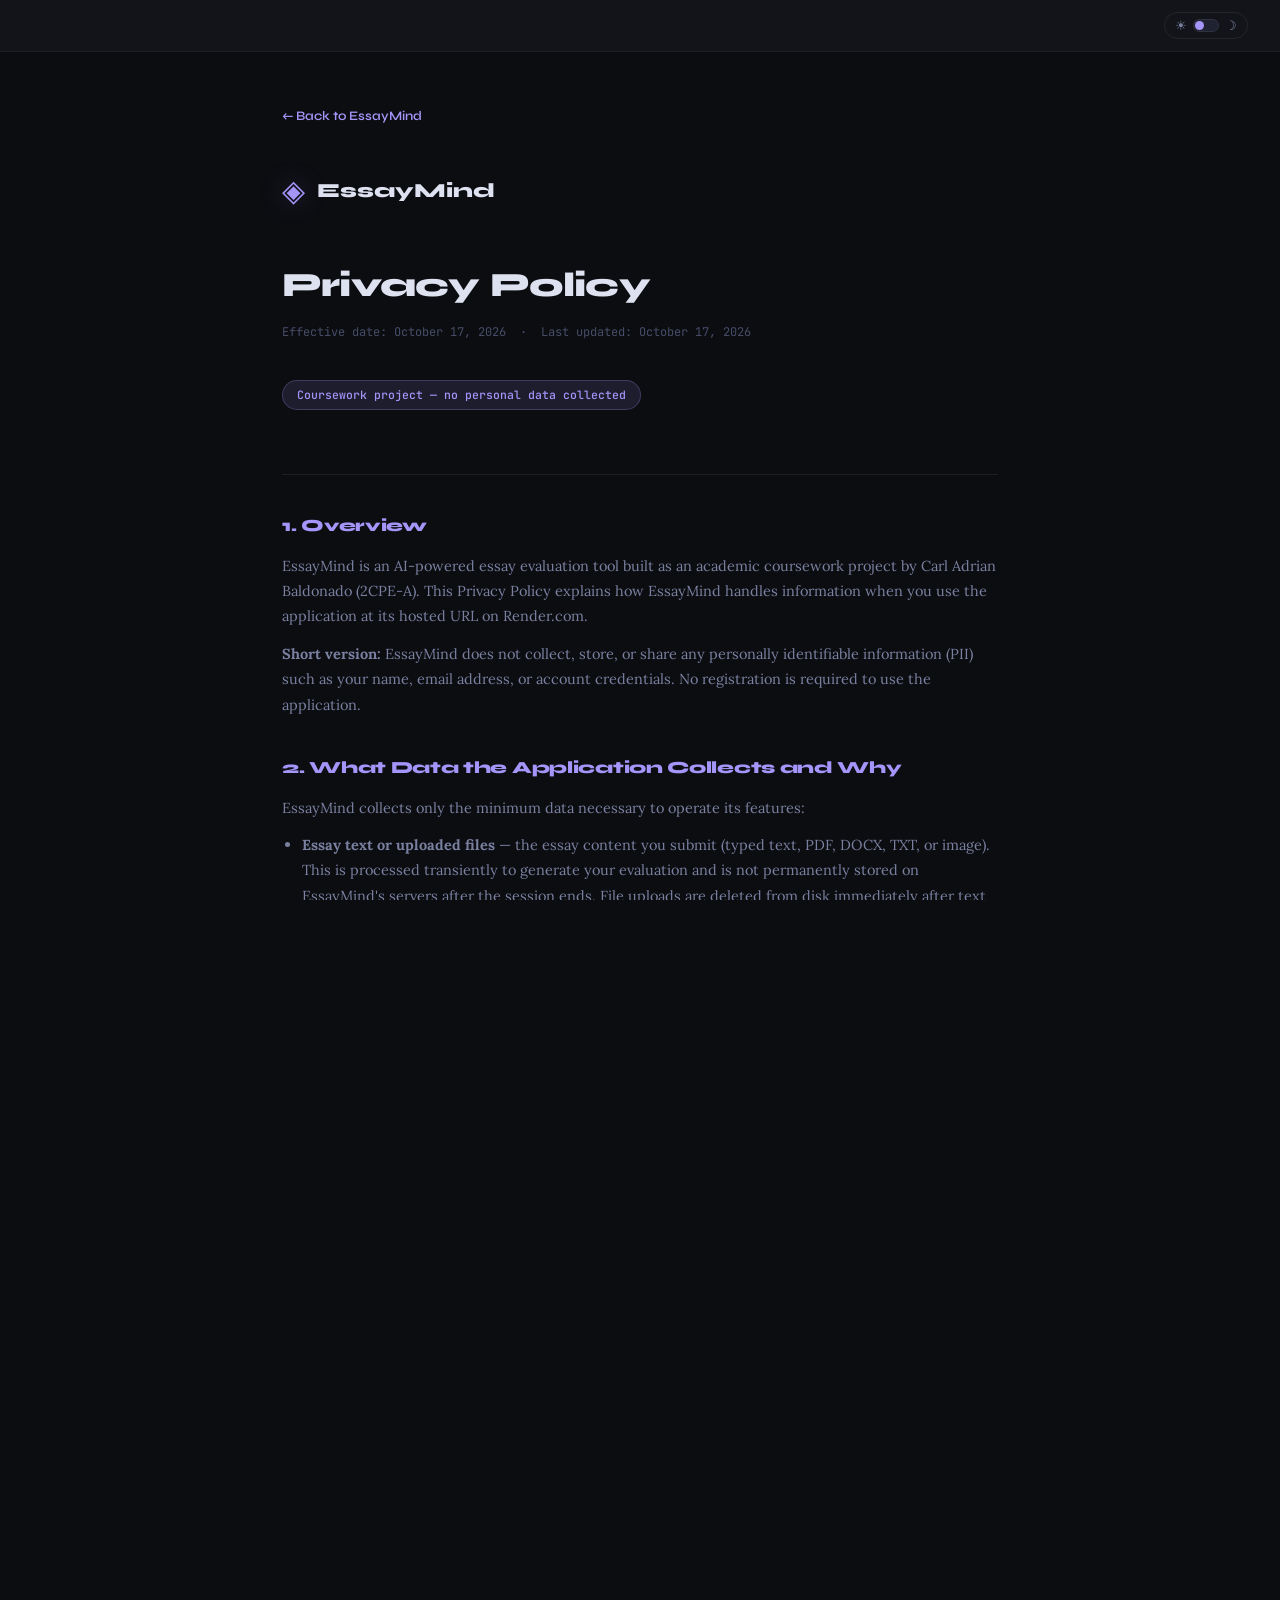
==== commit b1e9e9ca: "Fix 400 error (null session_id), update class to 2CPE-A, add privacy consent modal" ====
--- a/templates/privacy.html
+++ b/templates/privacy.html
@@ -161,7 +161,7 @@
     <h2>1. Overview</h2>
     <p>
       EssayMind is an AI-powered essay evaluation tool built as an academic coursework project
-      by Carl Adrian Baldonado (1CPE-A). This Privacy Policy explains how EssayMind handles
+      by Carl Adrian Baldonado (2CPE-A). This Privacy Policy explains how EssayMind handles
       information when you use the application at its hosted URL on Render.com.
     </p>
     <p>
@@ -306,7 +306,7 @@
     </p>
     <ul>
       <li><strong>Developer:</strong> Carl Adrian Baldonado</li>
-      <li><strong>Course:</strong> 1CPE-A</li>
+      <li><strong>Course:</strong> 2CPE-A</li>
       <li><strong>Email:</strong> <a href="mailto:baldonadocarl12345@gmail.com">baldonadocarl12345@gmail.com</a></li>
     </ul>
     <p>
@@ -328,7 +328,7 @@
   <hr class="privacy-divider" />
 
   <div class="privacy-footer">
-    © 2026 EssayMind — Carl Adrian Baldonado, 1CPE-A &nbsp;·&nbsp;
+    © 2026 EssayMind — Carl Adrian Baldonado, 2CPE-A &nbsp;·&nbsp;
     Coursework project, not a commercial product.
   </div>
 
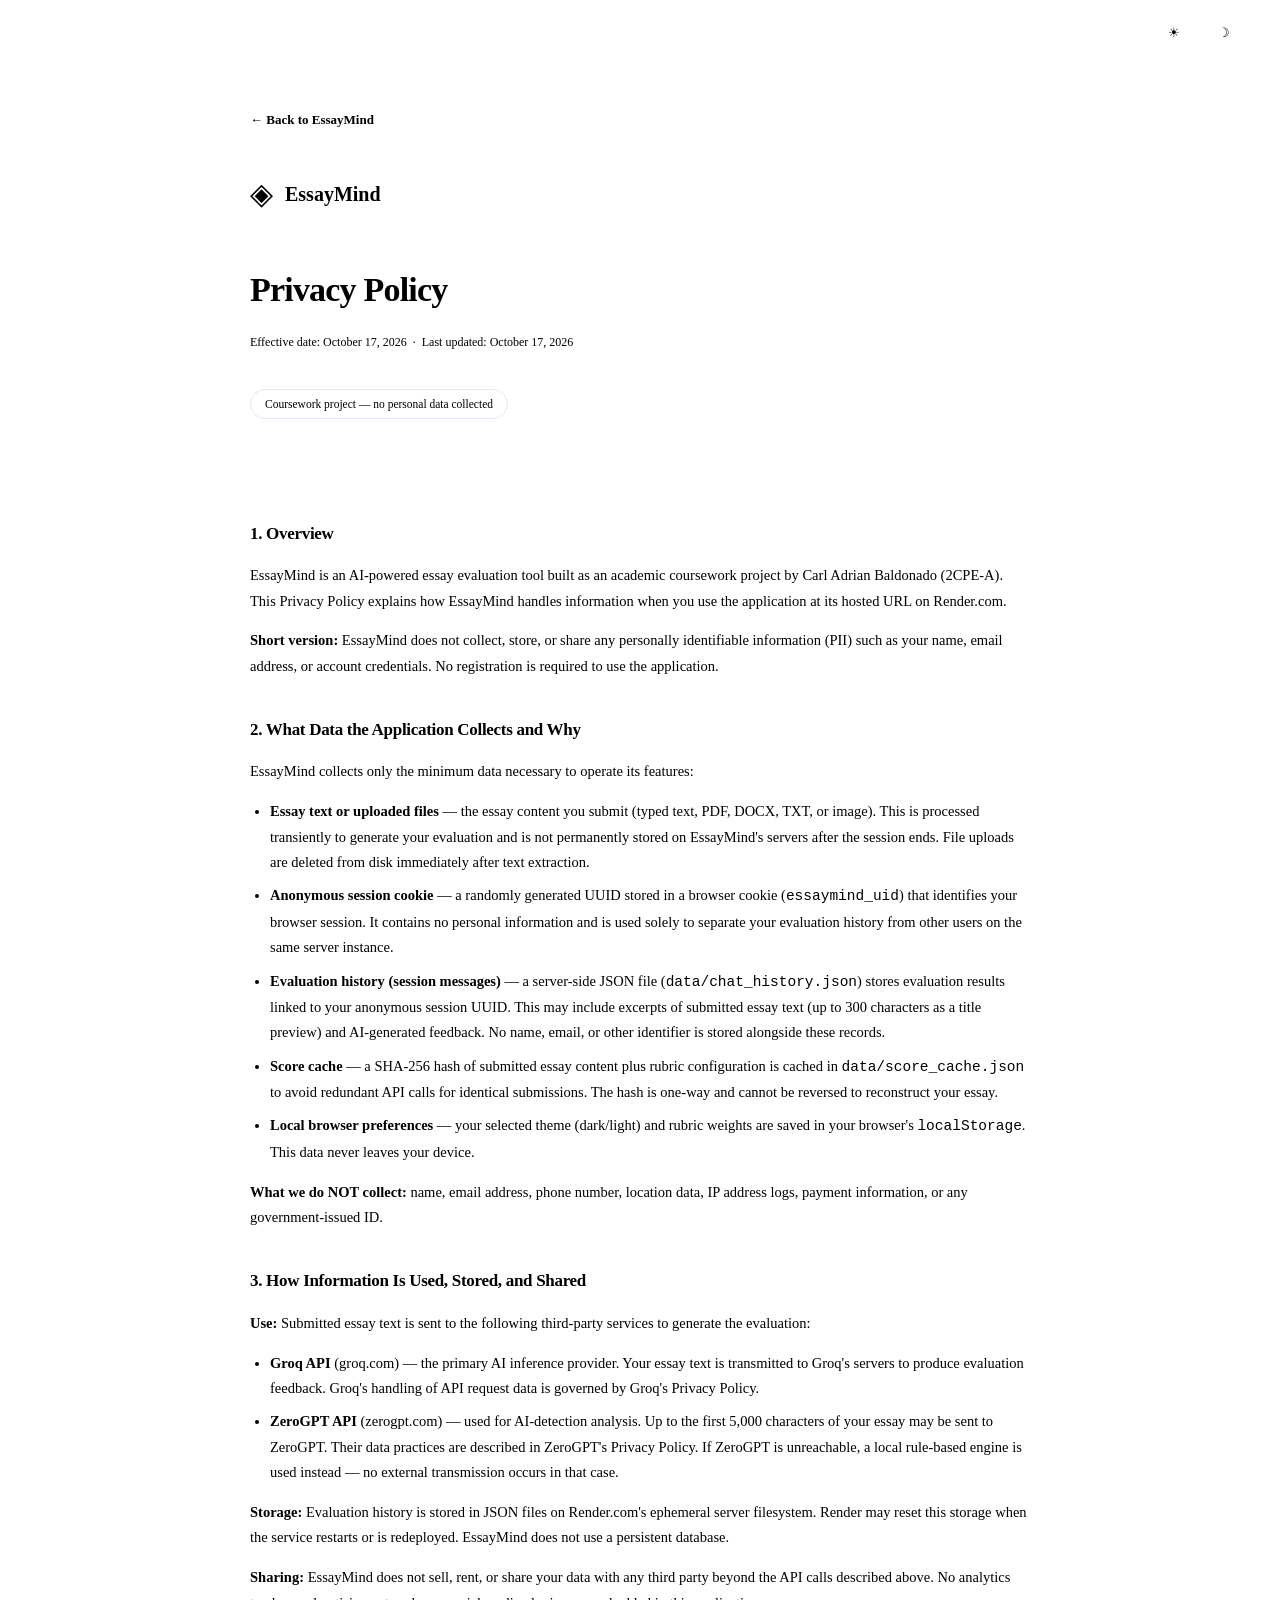
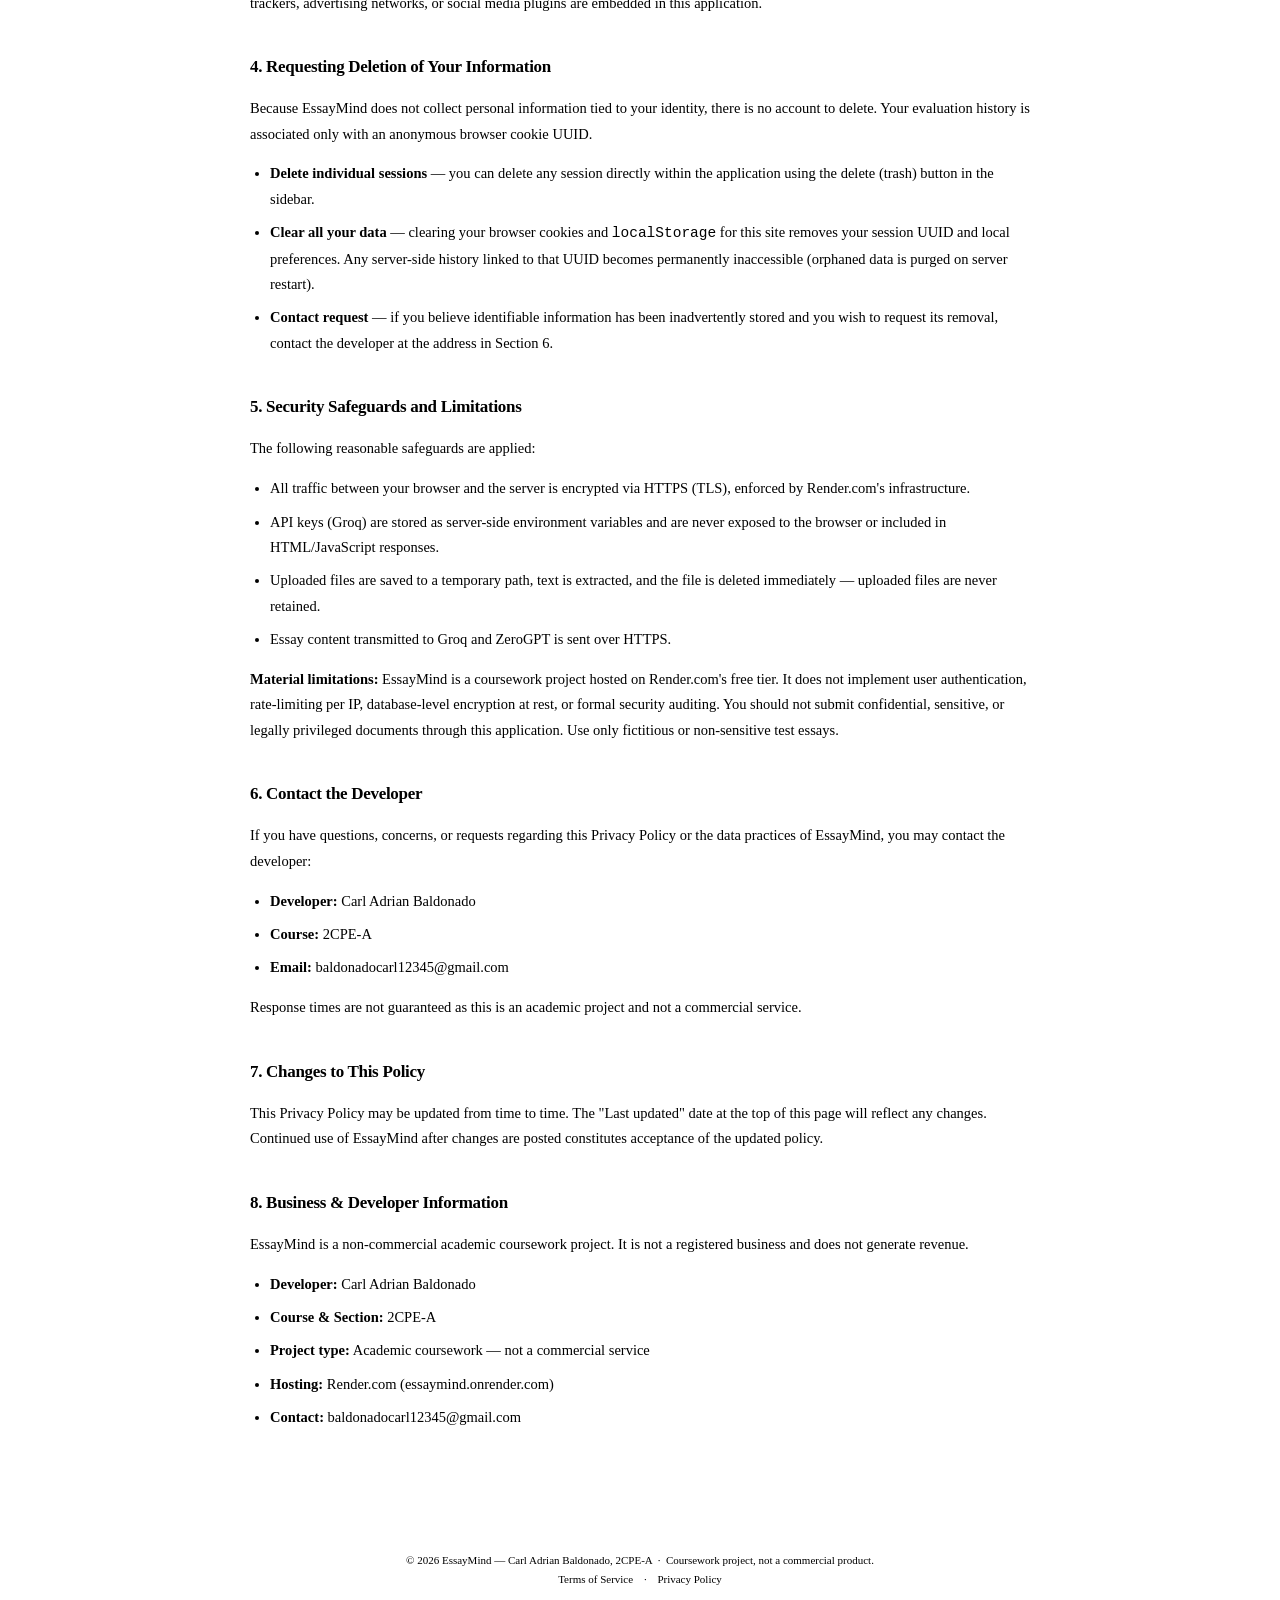
==== commit fe28ab5d: "Add ToS, cookie banner, accessibility, business details (#2-16 compliance)" ====
--- a/templates/privacy.html
+++ b/templates/privacy.html
@@ -4,6 +4,7 @@
   <meta charset="UTF-8" />
   <meta name="viewport" content="width=device-width, initial-scale=1.0" />
   <title>Privacy Policy — EssayMind</title>
+  <link rel="icon" type="image/svg+xml" href="data:image/svg+xml,%3Csvg xmlns='http://www.w3.org/2000/svg' viewBox='0 0 32 32'%3E%3Crect width='32' height='32' rx='8' fill='%230c0d11'/%3E%3Ctext x='16' y='23' font-size='20' text-anchor='middle' fill='%23a594f9'%3E◈%3C/text%3E%3C/svg%3E" />
   <link rel="preconnect" href="https://fonts.googleapis.com" />
   <link href="https://fonts.googleapis.com/css2?family=Syne:wght@400;600;700;800&family=Lora:ital,wght@0,400;0,500;0,600;1,400&family=JetBrains+Mono:wght@300;400;500&display=swap" rel="stylesheet" />
   <link rel="stylesheet" href="/static/css/styles.css?v=9" />
@@ -325,11 +326,25 @@
     </p>
   </div>
 
+  <div class="privacy-section">
+    <h2>8. Business &amp; Developer Information</h2>
+    <p>EssayMind is a non-commercial academic coursework project. It is not a registered business and does not generate revenue.</p>
+    <ul>
+      <li><strong>Developer:</strong> Carl Adrian Baldonado</li>
+      <li><strong>Course &amp; Section:</strong> 2CPE-A</li>
+      <li><strong>Project type:</strong> Academic coursework — not a commercial service</li>
+      <li><strong>Hosting:</strong> Render.com (essaymind.onrender.com)</li>
+      <li><strong>Contact:</strong> <a href="mailto:baldonadocarl12345@gmail.com">baldonadocarl12345@gmail.com</a></li>
+    </ul>
+  </div>
+
   <hr class="privacy-divider" />
 
   <div class="privacy-footer">
     © 2026 EssayMind — Carl Adrian Baldonado, 2CPE-A &nbsp;·&nbsp;
-    Coursework project, not a commercial product.
+    Coursework project, not a commercial product.<br/>
+    <a href="/terms" style="color:var(--tx-3);text-decoration:none;margin:0 8px;">Terms of Service</a> ·
+    <a href="/privacy" style="color:var(--tx-3);text-decoration:none;margin:0 8px;">Privacy Policy</a>
   </div>
 
 </div>
